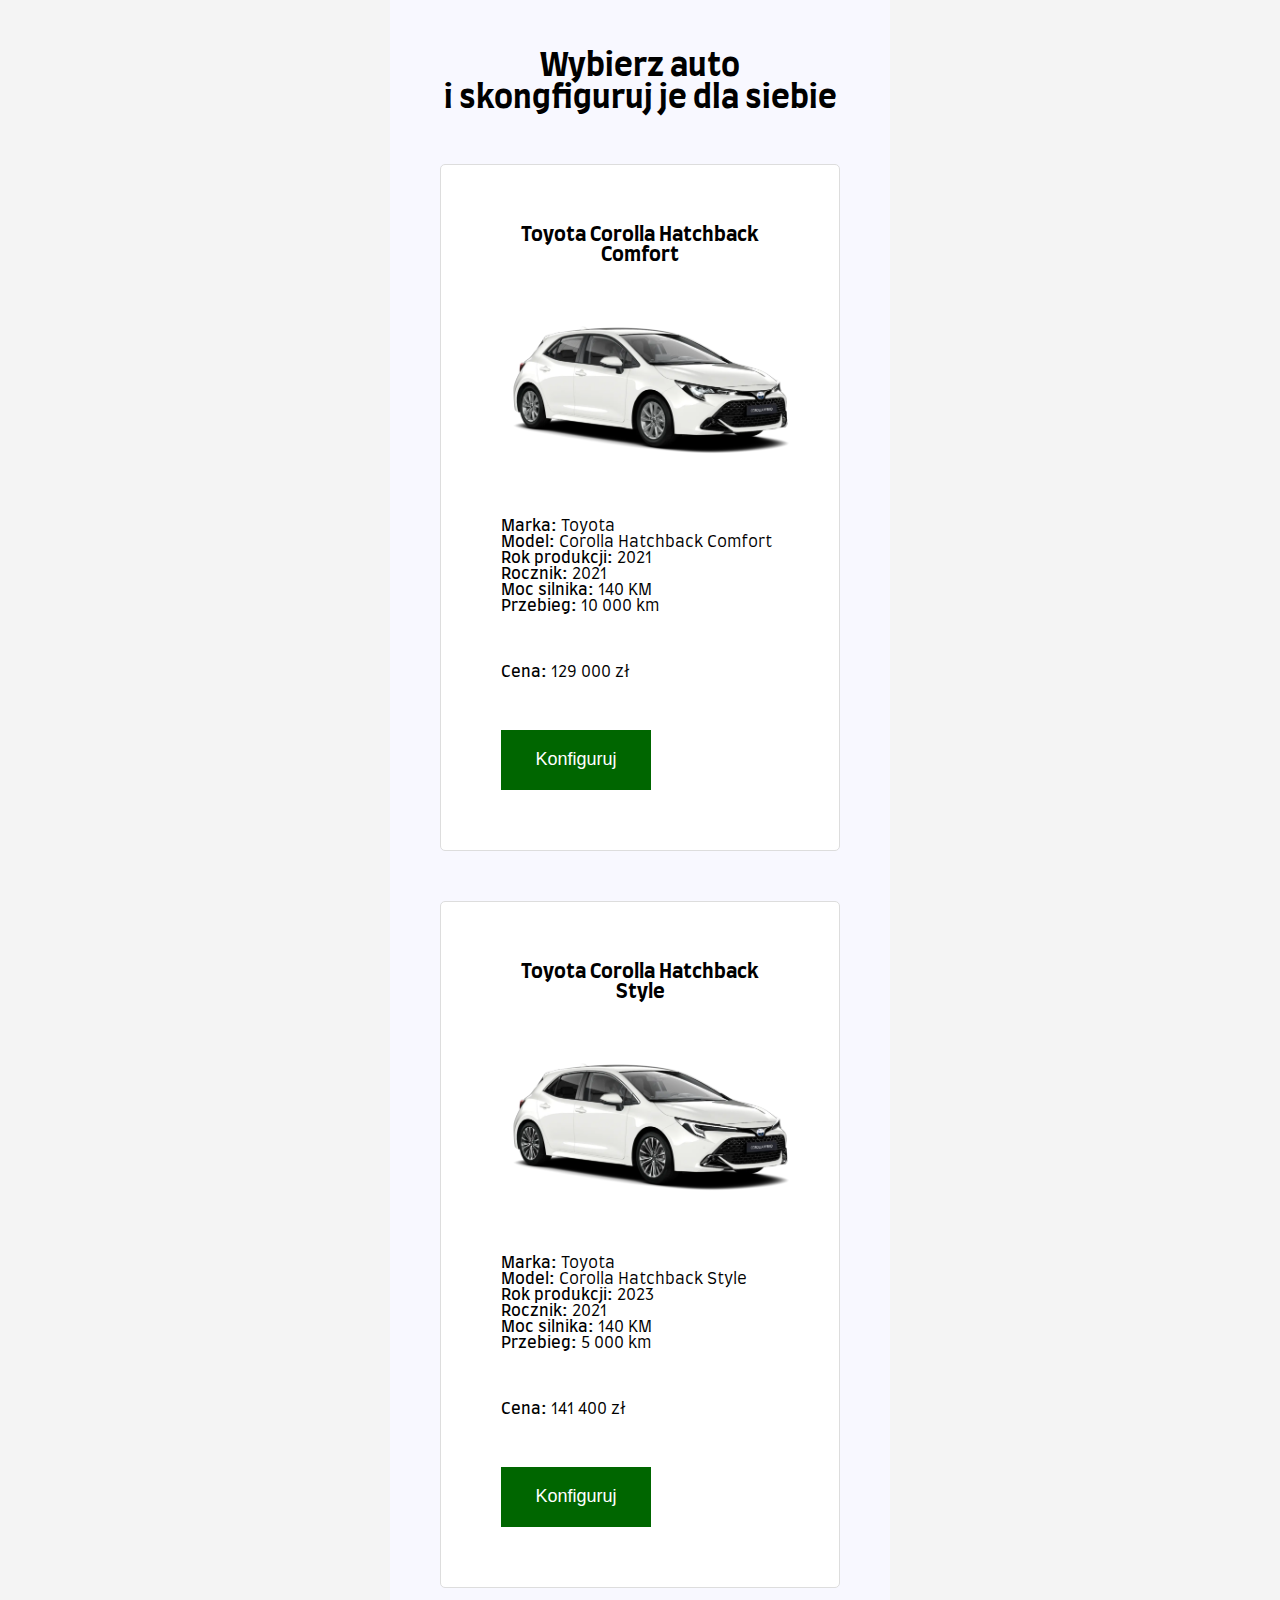
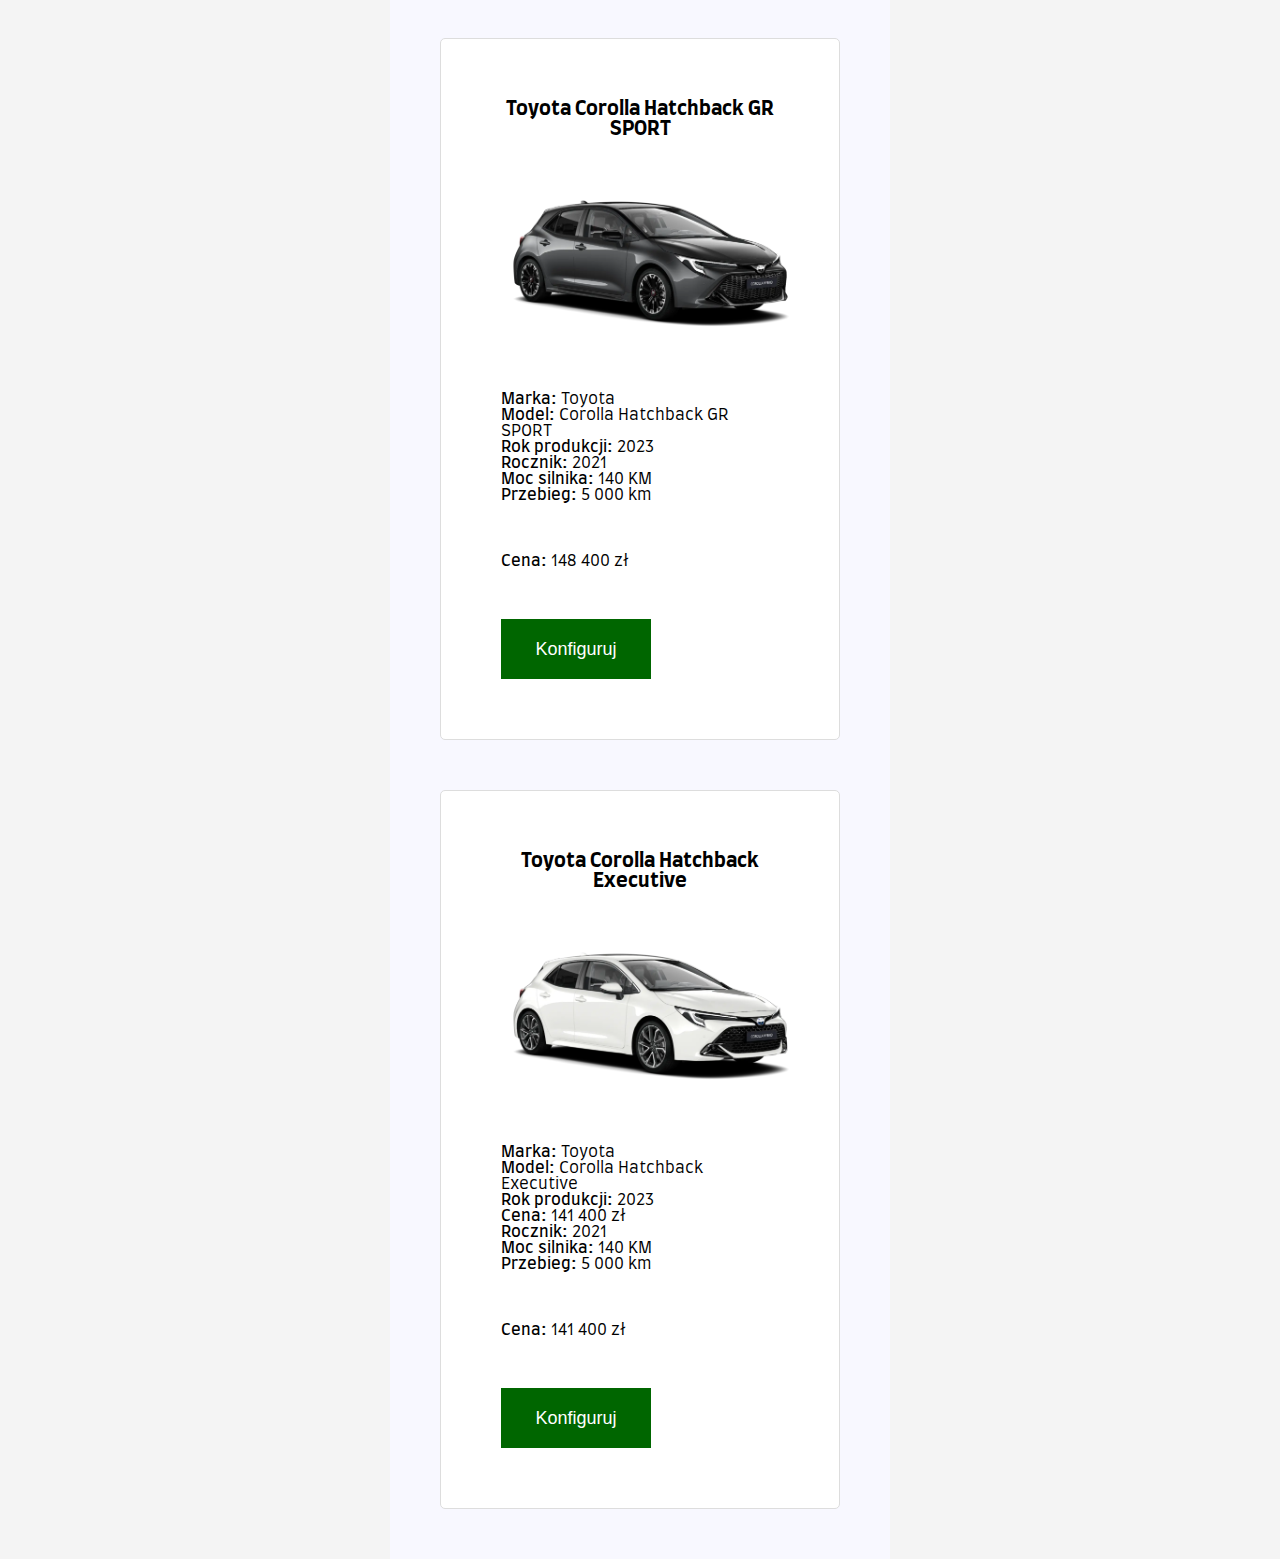
==== index.html @ e665ff09 "Add new files" ====
<!DOCTYPE html>
<html lang="en">
  <head>
    <meta charset="UTF-8" />
    <meta name="viewport" content="width=device-width, initial-scale=1.0" />
    <title>Konfigurator zakupu auta</title>
    <link rel="stylesheet" href="styles.css" />
    <script src="app.js" defer></script>
    <link rel="preconnect" href="https://fonts.googleapis.com" />
    <link rel="preconnect" href="https://fonts.gstatic.com" crossorigin />
    <link
      href="https://fonts.googleapis.com/css2?family=Farro:wght@300;400;500;700&family=Special+Elite&display=swap"
      rel="stylesheet"
    />
  </head>
  <body>
    <div class="cars">
      <ul id="carList">
        <h1>Wybierz auto <br />i skongfiguruj je dla siebie</h1>
        <li class="carItem">
          <p class="title">Toyota Corolla Hatchback Comfort</p>
          <img src="/assets/Corolla Hatchback Comfort.webp" />
          <p>
            <strong>Marka:</strong> Toyota<br />
            <strong>Model:</strong> Corolla Hatchback Comfort<br />
            <strong>Rok produkcji:</strong> 2021<br />
            <strong>Rocznik:</strong> 2021<br />
            <strong>Moc silnika:</strong> 140 KM<br />
            <strong>Przebieg:</strong> 10 000 km
          </p>
          <p class="price"><strong>Cena:</strong> 129 000 zł<br /></p>
          <p>
            <button
              onclick="showConfigForm('Car Model 1', 'Toyota Corolla Hatchback Comfort', '129000 zł')"
            >
              Konfiguruj
            </button>
          </p>
        </li>

        <li class="carItem">
          <p class="title">Toyota Corolla Hatchback Style</p>
          <img src="/assets/Corolla Hatchback Style.webp" />
          <p>
            <strong>Marka:</strong> Toyota<br />
            <strong>Model:</strong> Corolla Hatchback Style<br />
            <strong>Rok produkcji:</strong> 2023<br />
            <strong>Rocznik:</strong> 2021<br />
            <strong>Moc silnika:</strong> 140 KM<br />
            <strong>Przebieg:</strong> 5 000 km
          </p>
          <p class="price"><strong>Cena:</strong> 141 400 zł<br /></p>
          <p>
            <button
              onclick="showConfigForm('Car Model 2', 'Toyota Corolla Hatchback Style', '141000 zł')"
            >
              Konfiguruj
            </button>
          </p>
        </li>
        <li class="carItem">
          <p class="title">Toyota Corolla Hatchback GR SPORT</p>
          <img src="/assets/Corolla Hatchback GR SPORT.webp" />
          <p>
            <strong>Marka:</strong> Toyota<br />
            <strong>Model:</strong> Corolla Hatchback GR SPORT<br />
            <strong>Rok produkcji:</strong> 2023<br />
            <strong>Rocznik:</strong> 2021<br />
            <strong>Moc silnika:</strong> 140 KM<br />
            <strong>Przebieg:</strong> 5 000 km<br />
          </p>

          <p><strong>Cena:</strong> 148 400 zł<br /></p>
          <p>
            <button
              onclick="showConfigForm('Car Model 3', 'Toyota Corolla Hatchback GR SPORT', '148400 zł')"
            >
              Konfiguruj
            </button>
          </p>
        </li>

        <li class="carItem">
          <p class="title">Toyota Corolla Hatchback Executive</p>
          <img src="/assets/Corolla Hatchback Executive.webp" />
          <p>
            <strong>Marka:</strong> Toyota<br />
            <strong>Model:</strong> Corolla Hatchback Executive<br />
            <strong>Rok produkcji:</strong> 2023<br />
            <strong>Cena:</strong> 141 400 zł<br />
            <strong>Rocznik:</strong> 2021<br />
            <strong>Moc silnika:</strong> 140 KM<br />
            <strong>Przebieg:</strong> 5 000 km
          </p>
          <p><strong>Cena:</strong> 141 400 zł<br /></p>
          <p>
            <button
              onclick="showConfigForm('Car Model 4', 'Toyota Corolla Hatchback Executive', '141400 zł')"
            >
              Konfiguruj
            </button>
          </p>
        </li>
      </ul>
    </div>

    <div id="configForm">
      <h1>Konfigurator</h1>

      <h2>Wybrane auto</h2>
      <p id="selectedCarModel"></p>
      <p id="selectedCarPrice"></p>
      <form>
        <label for="color">Kolor:</label>
        <input type="text" id="color" name="color" required /><br />

        <h2>Finansowanie</h2>
        <input
          class="radio"
          type="radio"
          name="financing"
          value="leasing"
          id="leasing"
        />
        <label for="leasing">Leasing</label>

        <input
          class="radio"
          type="radio"
          name="financing"
          value="leasing"
          id="leasing"
        />
        <label for="cash">Gotówka</label>

        <h2>Dane właściciela</h2>
        <label for="name-and-surname">Imię i nazwisko</label>
        <input
          type="text"
          id="name-and-surname"
          name="name-and-surname"
          pattern="^[A-Za-z]+ [A-Za-z]+$"
          required
        /><br />
        <span id="name-error"></span>

        <label for="collection">Miejsce odbioru</label>
        <input type="text" id="collection" name="collection" required /><br />
        <span id="collection-error"></span>

        <label for="delivery">Data dostawy</label>
        <select class="delivery" id="delivery"></select>

        <h2>Akcesoria</h2>
        <select class="accessories" id="accessories" multiply>
          <option value="1" data-price="200" data-name="Nawigacja GPS">
            Nawigacja GPS - 200 zł
          </option>
          <option value="2" data-price="1500" data-name="Kamera cofania">
            Kamera cofania - 1500 zł
          </option>
          <option value="3" data-price="3000" data-name="Opony zimowe">
            Opony zimowe - 3000 zł
          </option>
          <option value="4" data-price="10000" data-name="Podgrzewane fotele">
            Podgrzewane fotele - 10 000 zł
          </option>
        </select>

        <button type="button" class="add-remove-btn" onclick="addAccessory()">
          Dodaj akcesorium
        </button>
        <button
          type="button"
          class="add-remove-btn"
          onclick="removeAccessory()"
        >
          Usuń akcesorium
        </button>

        <div class="accessory-container">
          <h2>Dodane akcesoria</h2>
          <ul id="accessory-list"></ul>
          <h3>Cena całkowita: <span id="total-price">0</span> zł</h3>
        </div>

        <div class="next-btn">
          <button type="button" id="order" onclick="showLastForm()">
            Zamów
          </button>

          <button id="go-back" onclick="goBack()">Powrót do wyboru</button>
        </div>
      </form>
    </div>
  </body>
</html>
---- styles.css ----
body {
  font-family: "Farro", sans-serif;
  font-weight: 300;
  font-style: normal;
  margin: 0;
  padding: 0;
  display: flex;
  align-items: center;
  justify-content: center;
  flex-wrap: wrap;
  height: 100vh;
  background-color: #f4f4f4;
}

.cars {
  display: flex;
  flex-wrap: wrap;
  justify-content: center;
  align-items: center;
  background-color: ghostwhite;
  width: fit-content;
}

h1 {
  margin: 50px;
}

.cars img {
  width: 300px;
  height: auto;
  align-items: right;
  margin-left: 50px;
  margin-right: 50px;
}

.cars h1 {
  text-align: center;
}

.cars button {
  height: 60px;
  width: 150px;
  background-color: #006600;
  border: 1px solid #006600;
  cursor: pointer;
  color: white;
  font-size: 18px;
}

#carList {
  list-style: none;
  padding: 0;
  margin: 0;
  width: 500px;
  height: auto;
}

.carItem {
  cursor: pointer;
  margin-bottom: 10px;
  padding: 10px;
  margin: 50px;
  background-color: #fff;
  border: 1px solid #ddd;
  border-radius: 5px;
  transition: background-color 0.3s;
}

.carItem:hover {
  background-color: #f9f9f9;
}

#configForm {
  display: none;
  max-width: 400px;
  padding: 20px;
  background-color: ghostwhite;
  border: 1px solid #ddd;
  border-radius: 5px;
}

.title {
  font-size: 20px;
  font-weight: 800;
  text-align: center;
}

p {
  margin: 50px;
}

input {
  margin: 10px;
  height: 30px;
}

.delivery {
  height: 30px;
}

.next-btn {
  display: flex;
  flex-direction: column;
  margin: 35px;
  padding: 20px;
}

.next-btn button {
  margin: 10px;
  height: 40px;
  font-family: "Farro", sans-serif;
}

#order {
  background-color: #006600;
  border: 1px solid #006600;
  cursor: pointer;
  color: white;
  font-size: 18px;
  font-family: "Farro", sans-serif;
}

#go-back {
  background-color: #ff0000;
  border: 1px solid #ff0000;
  cursor: pointer;
  color: white;
  font-size: 18px;
  font-family: "Farro", sans-serif;
}

.add-remove-btn {
  height: auto;
  width: 100px;
  font-family: "Farro", sans-serif;
}

.accessories {
  height: auto;
  width: 150px;
  font-family: "Farro", sans-serif;
}

#selectedCarModel,
#selectedCarPrice {
  margin: 0;
}

.hint {
  font-size: 12px;
  color: #666;
}
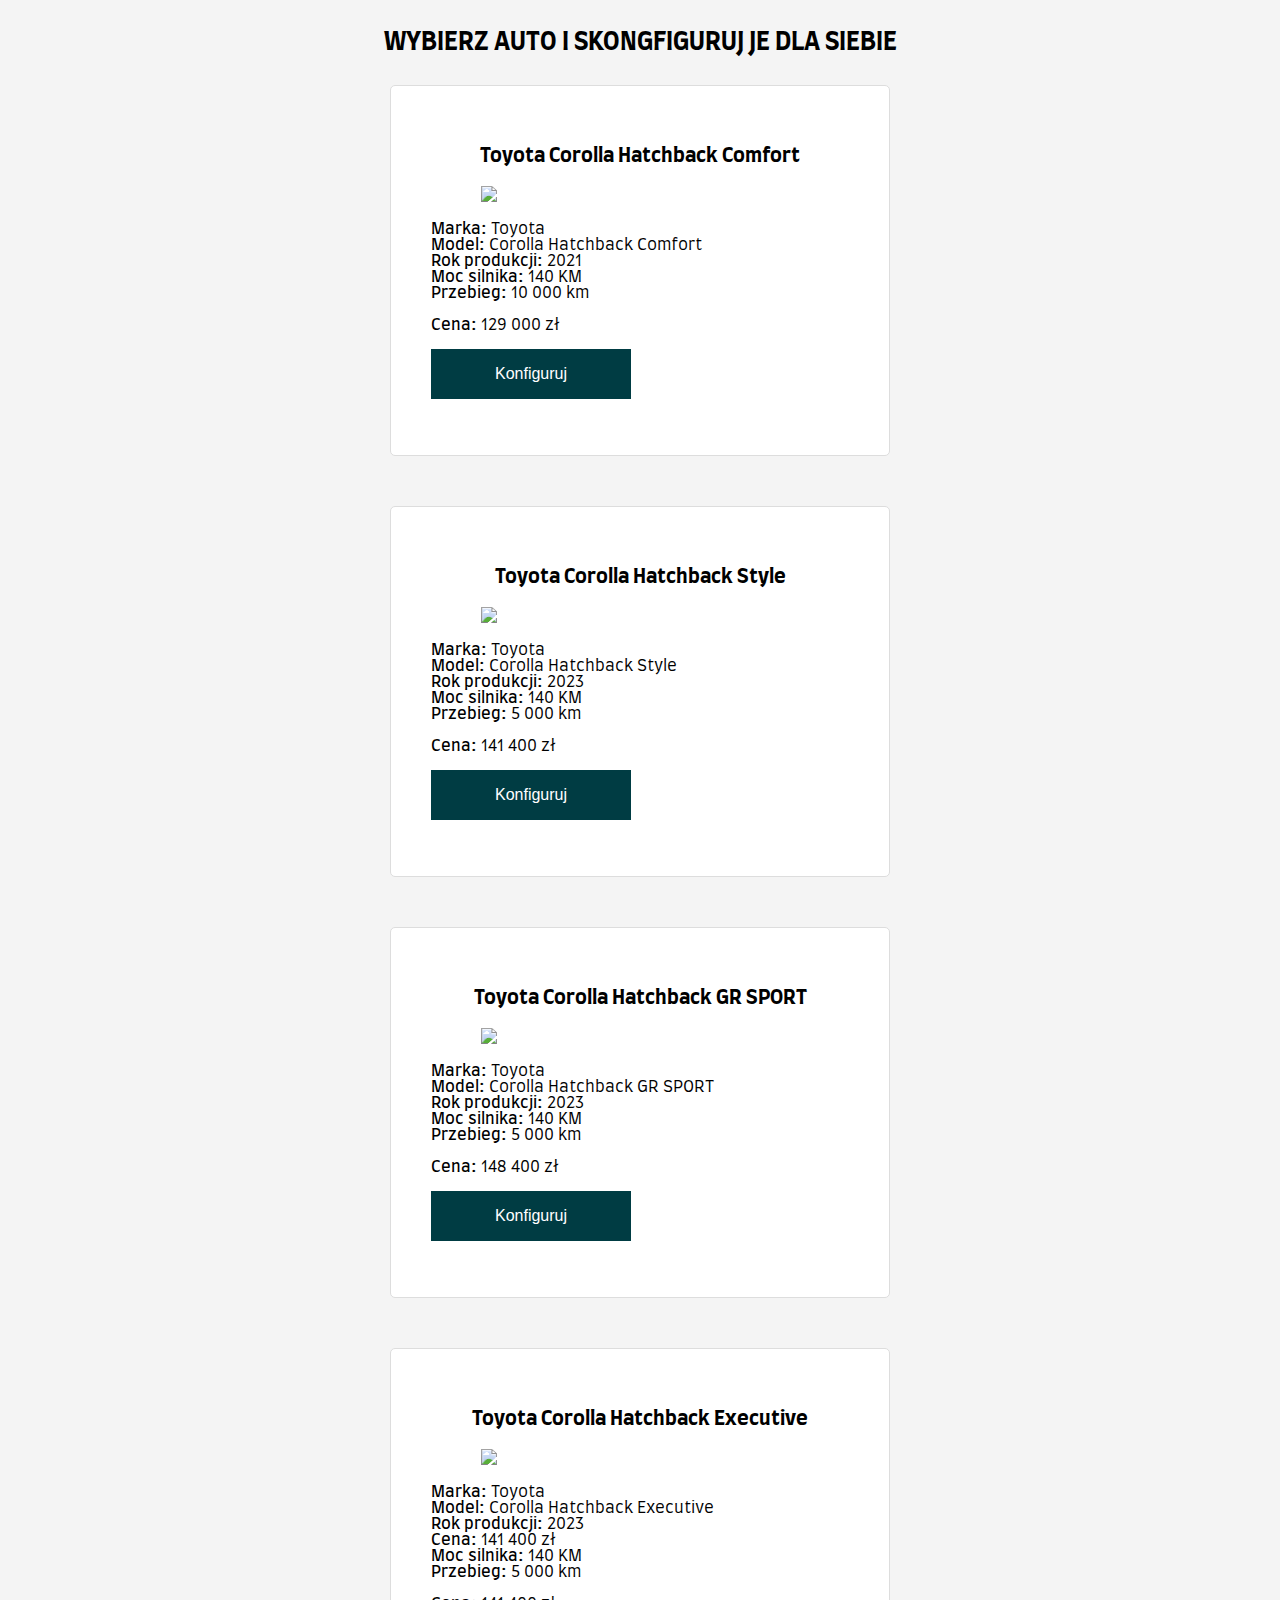
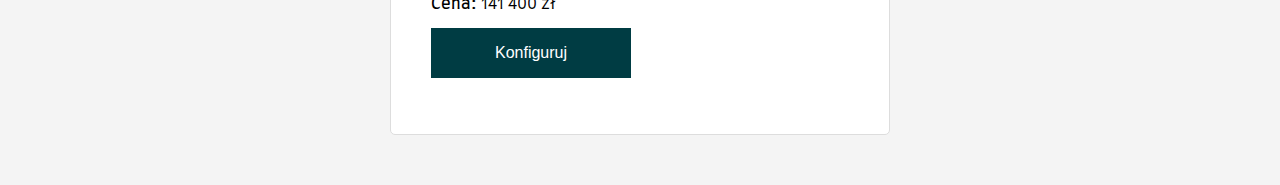
==== commit da8f7364: "changes in HTML" ====
--- a/index.html
+++ b/index.html
@@ -16,22 +16,21 @@
   <body>
     <div class="cars">
       <ul id="carList">
-        <h1>Wybierz auto <br />i skongfiguruj je dla siebie</h1>
+        <h1>Wybierz auto i skongfiguruj je dla siebie</h1>
         <li class="carItem">
           <p class="title">Toyota Corolla Hatchback Comfort</p>
-          <img src="/assets/Corolla Hatchback Comfort.webp" />
+          <img id="carImage" src="/assets/Corolla Hatchback Comfort.jpg" />
           <p>
             <strong>Marka:</strong> Toyota<br />
             <strong>Model:</strong> Corolla Hatchback Comfort<br />
             <strong>Rok produkcji:</strong> 2021<br />
-            <strong>Rocznik:</strong> 2021<br />
             <strong>Moc silnika:</strong> 140 KM<br />
             <strong>Przebieg:</strong> 10 000 km
           </p>
           <p class="price"><strong>Cena:</strong> 129 000 zł<br /></p>
           <p>
             <button
-              onclick="showConfigForm('Car Model 1', 'Toyota Corolla Hatchback Comfort', '129000 zł')"
+              onclick="showConfigForm('Car Model 1', 'Toyota Corolla Hatchback Comfort', '129000 zł', '/assets/Corolla Hatchback Comfort.jpg')"
             >
               Konfiguruj
             </button>
@@ -40,19 +39,18 @@
 
         <li class="carItem">
           <p class="title">Toyota Corolla Hatchback Style</p>
-          <img src="/assets/Corolla Hatchback Style.webp" />
+          <img src="/assets/Corolla Hatchback Style.jpg" />
           <p>
             <strong>Marka:</strong> Toyota<br />
             <strong>Model:</strong> Corolla Hatchback Style<br />
             <strong>Rok produkcji:</strong> 2023<br />
-            <strong>Rocznik:</strong> 2021<br />
             <strong>Moc silnika:</strong> 140 KM<br />
             <strong>Przebieg:</strong> 5 000 km
           </p>
           <p class="price"><strong>Cena:</strong> 141 400 zł<br /></p>
           <p>
             <button
-              onclick="showConfigForm('Car Model 2', 'Toyota Corolla Hatchback Style', '141000 zł')"
+              onclick="showConfigForm('Car Model 2', 'Toyota Corolla Hatchback Style', '141000 zł', '/assets/Corolla Hatchback Style.jpg')"
             >
               Konfiguruj
             </button>
@@ -60,12 +58,11 @@
         </li>
         <li class="carItem">
           <p class="title">Toyota Corolla Hatchback GR SPORT</p>
-          <img src="/assets/Corolla Hatchback GR SPORT.webp" />
+          <img src="/assets/Corolla Hatchback GR SPORT.jpg" />
           <p>
             <strong>Marka:</strong> Toyota<br />
             <strong>Model:</strong> Corolla Hatchback GR SPORT<br />
             <strong>Rok produkcji:</strong> 2023<br />
-            <strong>Rocznik:</strong> 2021<br />
             <strong>Moc silnika:</strong> 140 KM<br />
             <strong>Przebieg:</strong> 5 000 km<br />
           </p>
@@ -73,7 +70,8 @@
           <p><strong>Cena:</strong> 148 400 zł<br /></p>
           <p>
             <button
-              onclick="showConfigForm('Car Model 3', 'Toyota Corolla Hatchback GR SPORT', '148400 zł')"
+              class="first-btn"
+              onclick="showConfigForm('Car Model 3', 'Toyota Corolla Hatchback GR SPORT', '148400 zł','/assets/Corolla Hatchback GR SPORT.jpg')"
             >
               Konfiguruj
             </button>
@@ -82,20 +80,19 @@
 
         <li class="carItem">
           <p class="title">Toyota Corolla Hatchback Executive</p>
-          <img src="/assets/Corolla Hatchback Executive.webp" />
+          <img src="/assets/Corolla Hatchback Executive.jpg" />
           <p>
             <strong>Marka:</strong> Toyota<br />
             <strong>Model:</strong> Corolla Hatchback Executive<br />
             <strong>Rok produkcji:</strong> 2023<br />
             <strong>Cena:</strong> 141 400 zł<br />
-            <strong>Rocznik:</strong> 2021<br />
             <strong>Moc silnika:</strong> 140 KM<br />
             <strong>Przebieg:</strong> 5 000 km
           </p>
           <p><strong>Cena:</strong> 141 400 zł<br /></p>
           <p>
             <button
-              onclick="showConfigForm('Car Model 4', 'Toyota Corolla Hatchback Executive', '141400 zł')"
+              onclick="showConfigForm('Car Model 4', 'Toyota Corolla Hatchback Executive', '141400 zł','/assets/Corolla Hatchback Executive.jpg')"
             >
               Konfiguruj
             </button>
@@ -107,34 +104,35 @@
     <div id="configForm">
       <h1>Konfigurator</h1>
 
-      <h2>Wybrane auto</h2>
       <p id="selectedCarModel"></p>
       <p id="selectedCarPrice"></p>
       <form>
-        <label for="color">Kolor:</label>
+        <label for="color">Kolor *</label>
         <input type="text" id="color" name="color" required /><br />
+        <div class="options">
+          <h2>Finansowanie *</h2>
+          <input
+            class="radio"
+            type="radio"
+            name="financing"
+            value="leasing"
+            id="leasing"
+            required
+          />
+          <label for="leasing">Leasing</label>
 
-        <h2>Finansowanie</h2>
-        <input
-          class="radio"
-          type="radio"
-          name="financing"
-          value="leasing"
-          id="leasing"
-        />
-        <label for="leasing">Leasing</label>
-
-        <input
-          class="radio"
-          type="radio"
-          name="financing"
-          value="leasing"
-          id="leasing"
-        />
-        <label for="cash">Gotówka</label>
-
+          <input
+            class="radio"
+            type="radio"
+            name="financing"
+            value="gotówka"
+            id="cash"
+            required
+          />
+          <label for="gotówka">Gotówka</label>
+        </div>
         <h2>Dane właściciela</h2>
-        <label for="name-and-surname">Imię i nazwisko</label>
+        <label for="name-and-surname">Imię i nazwisko *</label>
         <input
           type="text"
           id="name-and-surname"
@@ -142,16 +140,14 @@
           pattern="^[A-Za-z]+ [A-Za-z]+$"
           required
         /><br />
-        <span id="name-error"></span>
 
-        <label for="collection">Miejsce odbioru</label>
+        <label for="collection">Miejsce odbioru *</label>
         <input type="text" id="collection" name="collection" required /><br />
-        <span id="collection-error"></span>
 
         <label for="delivery">Data dostawy</label>
         <select class="delivery" id="delivery"></select>
 
-        <h2>Akcesoria</h2>
+        <h2>Akcesoria:</h2>
         <select class="accessories" id="accessories" multiply>
           <option value="1" data-price="200" data-name="Nawigacja GPS">
             Nawigacja GPS - 200 zł
@@ -179,13 +175,13 @@
         </button>
 
         <div class="accessory-container">
-          <h2>Dodane akcesoria</h2>
+          <h2>Dodane akcesoria:</h2>
           <ul id="accessory-list"></ul>
           <h3>Cena całkowita: <span id="total-price">0</span> zł</h3>
         </div>
 
         <div class="next-btn">
-          <button type="button" id="order" onclick="showLastForm()">
+          <button type="button" id="order" onclick="validateAndPlaceOrder()">
             Zamów
           </button>
 
--- a/styles.css
+++ b/styles.css
@@ -12,17 +12,18 @@
   background-color: #f4f4f4;
 }
 
-.cars {
-  display: flex;
-  flex-wrap: wrap;
+.thank-you {
+  display: block;
   justify-content: center;
   align-items: center;
   background-color: ghostwhite;
   width: fit-content;
-}
-
-h1 {
-  margin: 50px;
+  padding: 20px;
+}
+
+.thank-you-for-order {
+  justify-content: center;
+  text-transform: uppercase;
 }
 
 .cars img {
@@ -33,50 +34,60 @@
   margin-right: 50px;
 }
 
-.cars h1 {
-  text-align: center;
-}
-
 .cars button {
-  height: 60px;
-  width: 150px;
-  background-color: #006600;
-  border: 1px solid #006600;
-  cursor: pointer;
-  color: white;
-  font-size: 18px;
+  height: 50px;
+  width: 200px;
+  align-items: center;
+  background-color: #003c43;
+  border: 1px solid #003c43;
+  cursor: pointer;
+  color: white;
+  font-size: 16px;
 }
 
 #carList {
   list-style: none;
   padding: 0;
   margin: 0;
-  width: 500px;
+  width: 600px;
   height: auto;
 }
 
 .carItem {
   cursor: pointer;
   margin-bottom: 10px;
-  padding: 10px;
-  margin: 50px;
+  padding: 40px;
+  margin: 20px 50px 50px 50px;
   background-color: #fff;
   border: 1px solid #ddd;
   border-radius: 5px;
-  transition: background-color 0.3s;
-}
-
-.carItem:hover {
-  background-color: #f9f9f9;
+}
+
+button:hover {
+  background-color: #282830;
+}
+
+.first-btn {
+  align-items: center;
+  justify-content: center;
 }
 
 #configForm {
-  display: none;
-  max-width: 400px;
-  padding: 20px;
-  background-color: ghostwhite;
+  background-color: white;
   border: 1px solid #ddd;
   border-radius: 5px;
+  display: flex;
+  justify-content: center;
+  align-items: center;
+  padding: 40px;
+  flex-wrap: wrap;
+}
+
+h1 {
+  font-size: 25px;
+  margin: 30px;
+  text-align: center;
+  text-transform: uppercase;
 }
 
 .title {
@@ -85,13 +96,10 @@
   text-align: center;
 }
 
-p {
-  margin: 50px;
-}
-
 input {
   margin: 10px;
   height: 30px;
+  text-align: center;
 }
 
 .delivery {
@@ -112,33 +120,60 @@
 }
 
 #order {
-  background-color: #006600;
-  border: 1px solid #006600;
-  cursor: pointer;
-  color: white;
-  font-size: 18px;
+  background-color: #003c43;
+  border: 1px solid #003c43;
+  cursor: pointer;
+  color: white;
+  font-size: 16px;
   font-family: "Farro", sans-serif;
 }
 
 #go-back {
-  background-color: #ff0000;
-  border: 1px solid #ff0000;
-  cursor: pointer;
-  color: white;
-  font-size: 18px;
-  font-family: "Farro", sans-serif;
+  border: none;
+  cursor: pointer;
+  color: #003c43;
+  font-size: 16px;
+  font-family: "Farro", sans-serif;
+}
+
+#go-back:hover {
+  background-color: #282830;
+  color: white;
 }
 
 .add-remove-btn {
-  height: auto;
-  width: 100px;
-  font-family: "Farro", sans-serif;
+  height: 50px;
+  width: 150px;
+  background-color: white;
+  color: #003c43;
+  font-family: "Farro", sans-serif;
+  border: none;
+  cursor: pointer;
+}
+
+.add-remove-btn:hover {
+  background-color: #282830;
+  color: white;
 }
 
 .accessories {
-  height: auto;
-  width: 150px;
-  font-family: "Farro", sans-serif;
+  margin-bottom: 20px;
+  align-items: center;
+  justify-content: center;
+  height: 50px;
+  width: 250px;
+  font-family: "Farro", sans-serif;
+  padding: 10px;
+}
+
+.options {
+  display: flex;
+  align-items: center;
+}
+
+.radio {
+  vertical-align: middle;
+  margin-right: 5px;
 }
 
 #selectedCarModel,
@@ -150,3 +185,31 @@
   font-size: 12px;
   color: #666;
 }
+
+#accessory-list {
+  list-style-type: none;
+}
+
+h2 {
+  font-size: 16px;
+  padding: 0;
+  font-family: "Farro", sans-serif;
+}
+
+.thank-you-for-order {
+  font-family: "Farro", sans-serif;
+}
+
+.thank-you {
+  background-color: white;
+  padding: 40px;
+  justify-content: top;
+  align-items: top;
+  font-size: 16px;
+  font-family: "Farro", sans-serif;
+}
+
+.thank-you button {
+  width: 400px;
+  height: 45px;
+}
